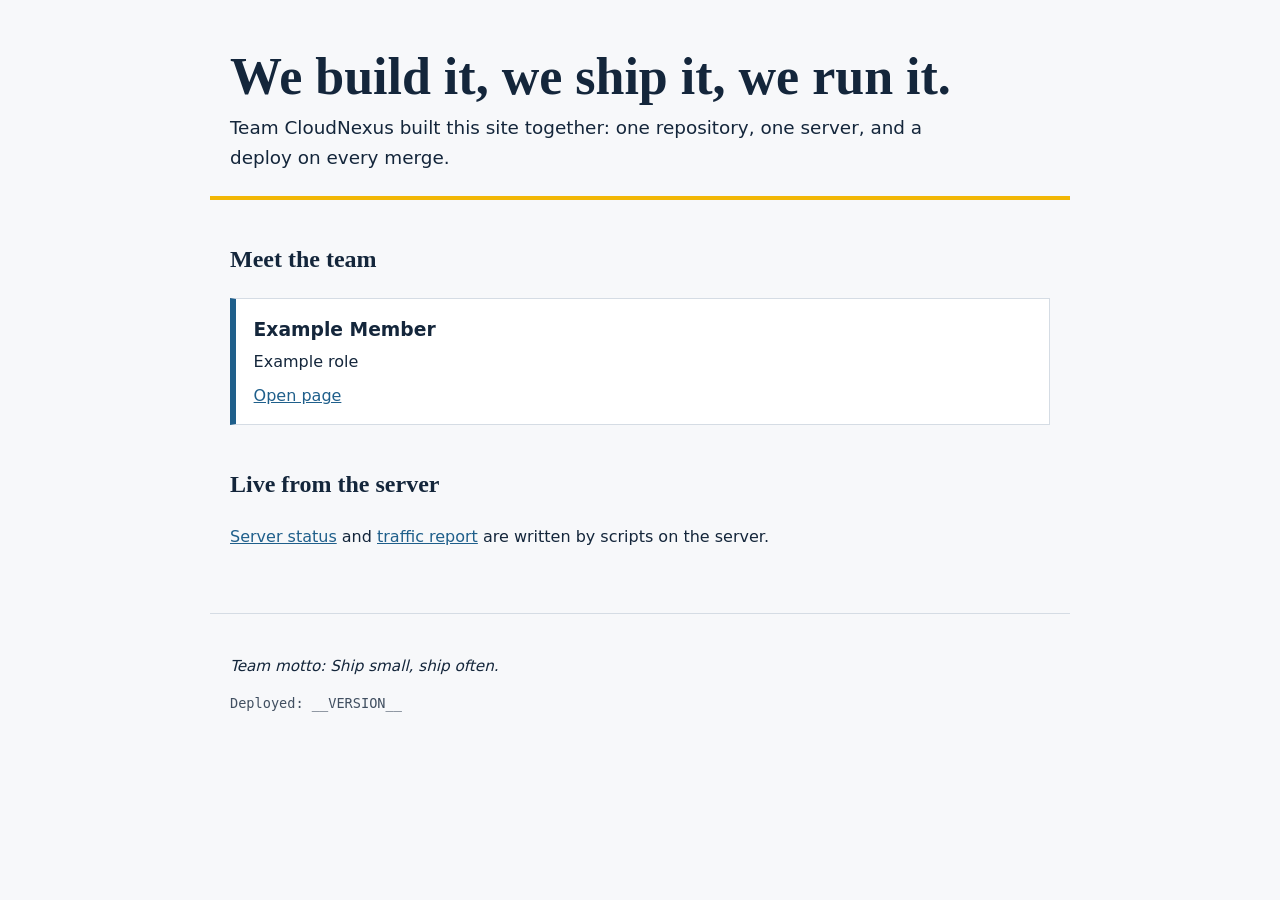
==== site/index.html @ 4a081efd "scripts and site" ====
<!DOCTYPE html>
<html lang="en">
<head>
  <meta charset="utf-8">
  <meta name="viewport" content="width=device-width, initial-scale=1">
  <title>ShipIt Sprint: Team CloudNexus</title>
  <link rel="stylesheet" href="style.css">
</head>
<body>
  <header>
    <h1>We build it, we ship it, we run it.</h1>
    <p class="lead">Team CloudNexus built this site together: one repository, one server, and a deploy on every merge.</p>
  </header>

  <main>
    <h2>Meet the team</h2>
    <ul class="cards">
      <li class="card">
        <h3>Example Member</h3>
        <p>Example role</p>
        <a href="members/example.html">Open page</a>
      </li>
    </ul>

    <h2>Live from the server</h2>
    <p>
      <a href="/live/status.html">Server status</a> and
      <a href="/live/report.html">traffic report</a> are written by scripts on the server.
    </p>
  </main>

  <footer>
    <p class="motto">Team motto: Ship small, ship often.</p>
    <p class="version">Deployed: __VERSION__</p>
  </footer>
</body>
</html>
---- site/style.css ----
:root {
  --ink: #14263b;
  --paper: #f7f8fa;
  --sea: #1f5f8b;
  --buoy: #f2b705;
  --line: #d5dce4;
  --card: #ffffff;
}
@media (prefers-color-scheme: dark) {
  :root {
    --ink: #e8eef5;
    --paper: #0f1b29;
    --sea: #7fb7e0;
    --buoy: #f2b705;
    --line: #2b3d52;
    --card: #162636;
  }
}
* { box-sizing: border-box; }
body {
  margin: 0;
  font-family: system-ui, -apple-system, "Segoe UI", Roboto, sans-serif;
  background: var(--paper);
  color: var(--ink);
  line-height: 1.6;
}
a { color: var(--sea); }
a:focus-visible { outline: 3px solid var(--buoy); outline-offset: 2px; }
header, main, footer { max-width: 860px; margin: 0 auto; padding: 0 1.25rem; }
header { padding-top: 3rem; padding-bottom: 1.5rem; border-bottom: 4px solid var(--buoy); }
h1 { font-family: Georgia, "Times New Roman", serif; font-size: clamp(2rem, 6vw, 3.25rem); line-height: 1.1; margin: 0 0 .5rem; }
h2 { font-family: Georgia, "Times New Roman", serif; margin-top: 2.5rem; }
.lead { font-size: 1.15rem; max-width: 60ch; margin: 0; }
.cards { display: grid; grid-template-columns: repeat(auto-fit, minmax(220px, 1fr)); gap: 1rem; padding: 0; list-style: none; }
.card { background: var(--card); border: 1px solid var(--line); border-left: 6px solid var(--sea); padding: 1rem 1.1rem; }
.card h3 { margin: 0 0 .25rem; }
.card p { margin: 0 0 .5rem; }
.profile dt { font-weight: 700; margin-top: 1rem; }
.profile dd { margin: 0; }
footer { margin-top: 4rem; padding-top: 1.5rem; padding-bottom: 2.5rem; border-top: 1px solid var(--line); font-size: .95rem; }
.motto { font-style: italic; }
.version { font-family: ui-monospace, Menlo, Consolas, monospace; font-size: .85rem; opacity: .8; }
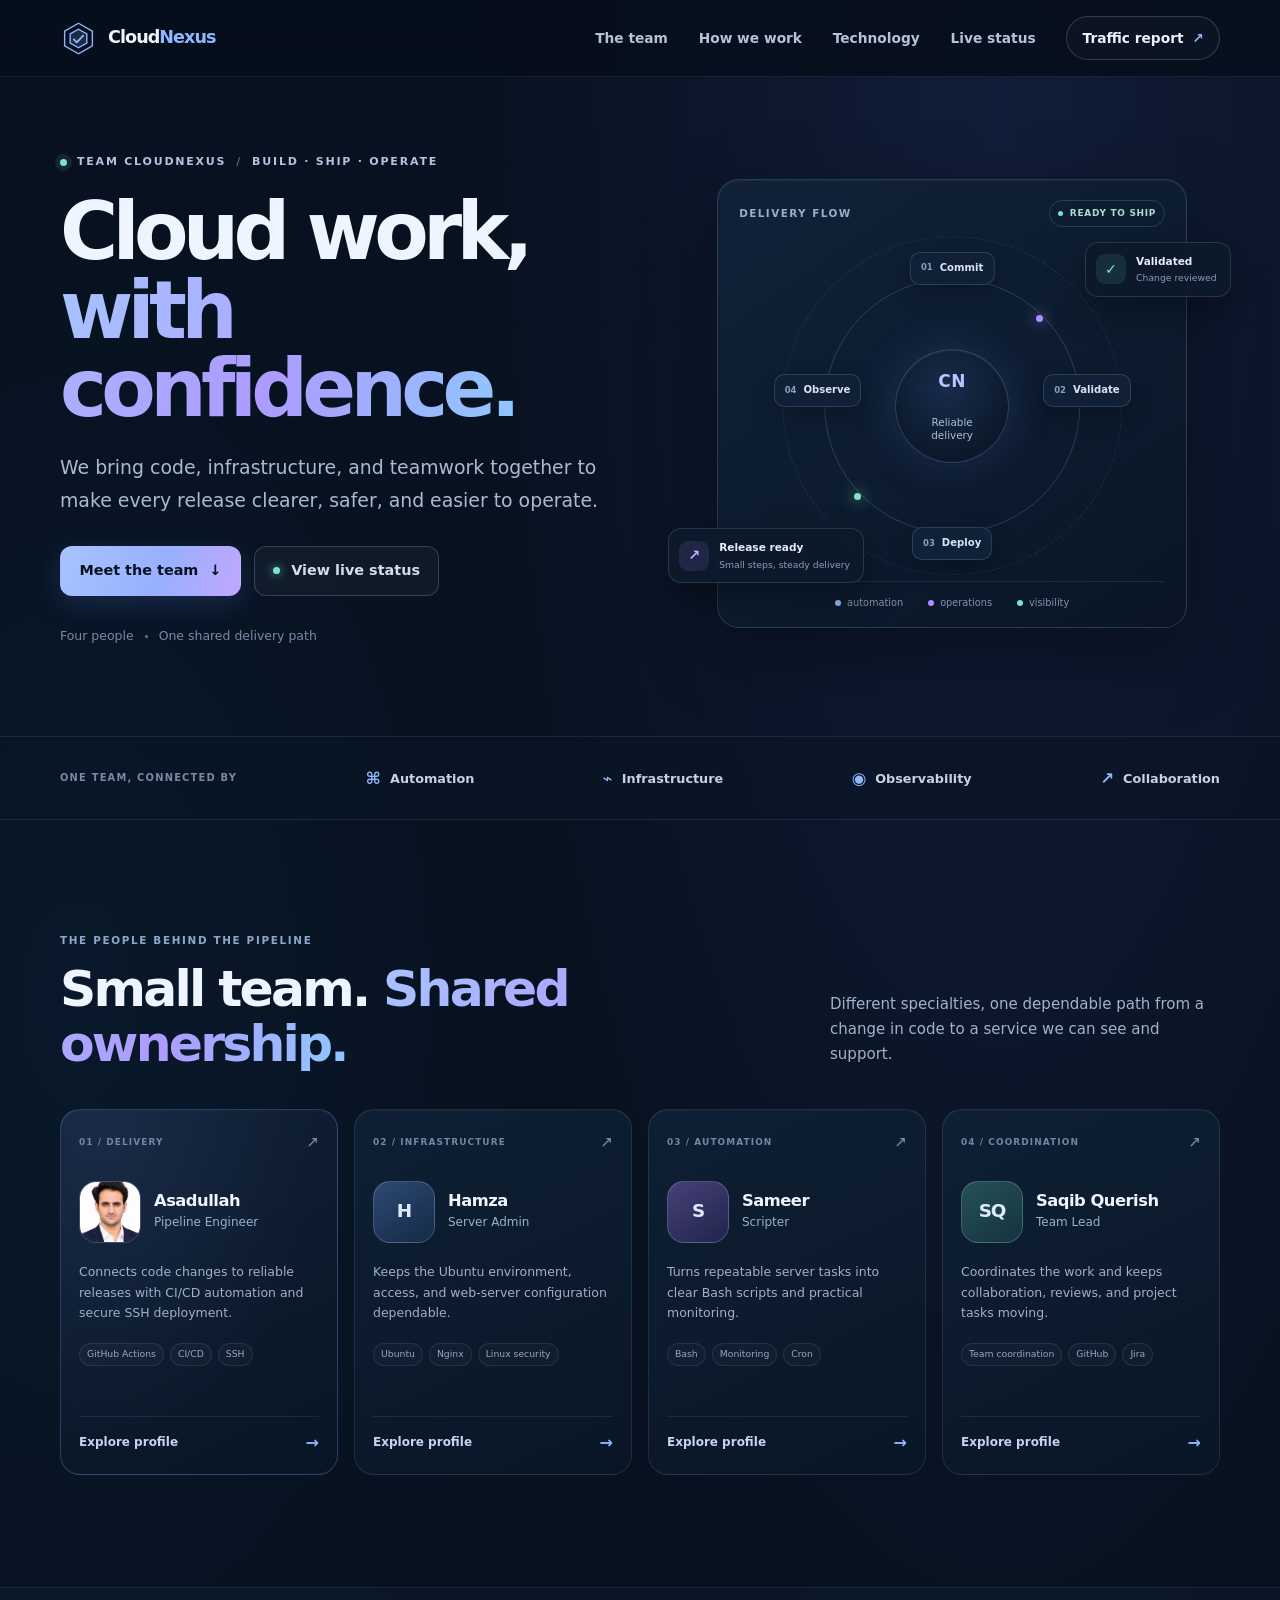
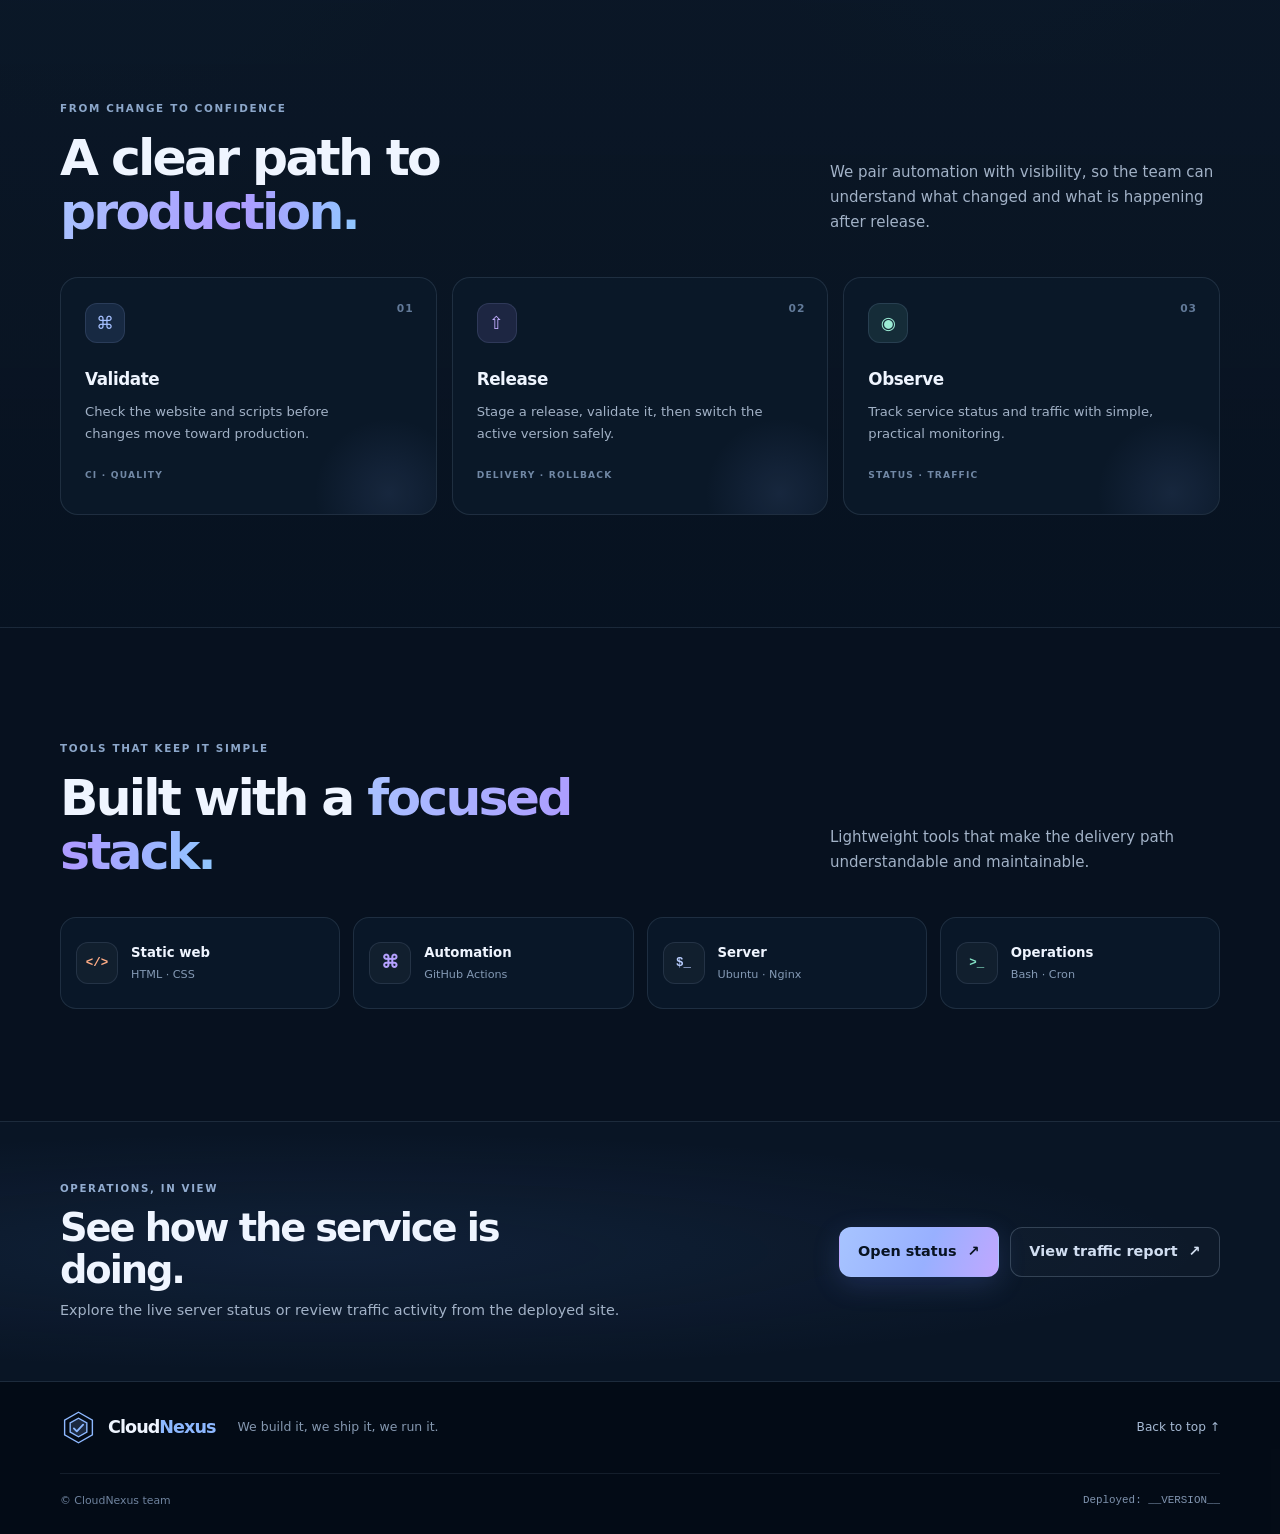
==== commit 1636806e: "Enhance CloudNexus team website" ====
--- a/site/index.html
+++ b/site/index.html
@@ -1,37 +1,70 @@
-<!DOCTYPE html>
+<!doctype html>
 <html lang="en">
 <head>
   <meta charset="utf-8">
   <meta name="viewport" content="width=device-width, initial-scale=1">
-  <title>ShipIt Sprint: Team CloudNexus</title>
+  <meta name="theme-color" content="#07111f">
+  <meta name="description" content="CloudNexus brings code, infrastructure, and teamwork together to make every release clearer and easier to operate.">
+  <title>CloudNexus — Build, ship, operate</title>
+  <link rel="preload" href="assets/asadullah.jpeg" as="image" type="image/jpeg">
   <link rel="stylesheet" href="style.css">
 </head>
 <body>
-  <header>
-    <h1>We build it, we ship it, we run it.</h1>
-    <p class="lead">Team CloudNexus built this site together: one repository, one server, and a deploy on every merge.</p>
+  <a class="skip-link" href="#main">Skip to content</a>
+  <header class="site-header">
+    <div class="container header-inner">
+      <a class="brand" href="index.html" aria-label="CloudNexus home">
+        <span class="brand-mark" aria-hidden="true"><svg viewBox="0 0 40 40" fill="none"><path d="M20 3.5 35 12v16L20 36.5 5 28V12L20 3.5Z" stroke="currentColor" stroke-width="1.5"/><path d="m11 15 9-5 9 5v10l-9 5-9-5V15Z" fill="currentColor" fill-opacity=".18" stroke="currentColor" stroke-width="1.5"/><path d="m15 21 3.2 3.2L25 17" stroke="currentColor" stroke-width="2" stroke-linecap="round" stroke-linejoin="round"/></svg></span>
+        <span class="brand-name">Cloud<span>Nexus</span></span>
+      </a>
+      <nav class="desktop-nav" aria-label="Main navigation">
+        <a href="#team">The team</a><a href="#approach">How we work</a><a href="#stack">Technology</a><a href="/live/status.html">Live status</a><a class="nav-cta" href="/live/report.html">Traffic report <span aria-hidden="true">↗</span></a>
+      </nav>
+      <details class="mobile-nav">
+        <summary aria-label="Open navigation menu"><span></span><span></span><span></span></summary>
+        <nav class="mobile-nav-panel" aria-label="Mobile navigation"><a href="#team">The team</a><a href="#approach">How we work</a><a href="#stack">Technology</a><a href="/live/status.html">Live status</a><a href="/live/report.html">Traffic report</a></nav>
+      </details>
+    </div>
   </header>
-
-  <main>
-    <h2>Meet the team</h2>
-    <ul class="cards">
-      <li class="card">
-        <h3>Example Member</h3>
-        <p>Example role</p>
-        <a href="members/example.html">Open page</a>
-      </li>
-    </ul>
-
-    <h2>Live from the server</h2>
-    <p>
-      <a href="/live/status.html">Server status</a> and
-      <a href="/live/report.html">traffic report</a> are written by scripts on the server.
-    </p>
+  <main id="main">
+    <section class="hero container" aria-labelledby="hero-title">
+      <div class="hero-copy">
+        <p class="eyebrow"><span class="eyebrow-dot"></span> TEAM CLOUDNEXUS <span class="eyebrow-divider">/</span> BUILD · SHIP · OPERATE</p>
+        <h1 id="hero-title">Cloud work,<br><span class="gradient-text">with confidence.</span></h1>
+        <p class="hero-lead">We bring code, infrastructure, and teamwork together to make every release clearer, safer, and easier to operate.</p>
+        <div class="hero-actions"><a class="button button-primary" href="#team">Meet the team <span aria-hidden="true">↓</span></a><a class="button button-quiet" href="/live/status.html"><span class="button-status-dot"></span> View live status</a></div>
+        <div class="hero-meta"><span>Four people</span><span class="meta-separator"></span><span>One shared delivery path</span></div>
+      </div>
+      <div class="hero-visual" role="img" aria-label="CloudNexus delivery flow illustration">
+        <div class="visual-glow"></div>
+        <div class="pipeline-card">
+          <div class="pipeline-card-header"><span class="card-kicker">DELIVERY FLOW</span><span class="flow-state"><span></span> READY TO SHIP</span></div>
+          <div class="orbit-stage"><div class="orbit orbit-one"></div><div class="orbit orbit-two"></div>
+            <div class="orbit-node node-top"><span>01</span>Commit</div><div class="orbit-node node-right"><span>02</span>Validate</div><div class="orbit-node node-bottom"><span>03</span>Deploy</div><div class="orbit-node node-left"><span>04</span>Observe</div>
+            <div class="orbit-center"><span class="mini-brand-mark">CN</span><span>Reliable<br>delivery</span></div><span class="orbit-spark spark-a"></span><span class="orbit-spark spark-b"></span>
+          </div>
+          <div class="pipeline-footer"><span><i class="footer-line line-blue"></i>automation</span><span><i class="footer-line line-purple"></i>operations</span><span><i class="footer-line line-mint"></i>visibility</span></div>
+        </div>
+        <div class="floating-note note-top"><span class="note-icon icon-check">✓</span><span><b>Validated</b><small>Change reviewed</small></span></div>
+        <div class="floating-note note-bottom"><span class="note-icon icon-wave">↗</span><span><b>Release ready</b><small>Small steps, steady delivery</small></span></div>
+      </div>
+    </section>
+    <section class="signal-strip" aria-label="CloudNexus focus areas"><div class="container signal-inner"><p>ONE TEAM, CONNECTED BY</p><div class="signal-item"><span class="signal-icon">⌘</span>Automation</div><div class="signal-item"><span class="signal-icon">⌁</span>Infrastructure</div><div class="signal-item"><span class="signal-icon">◉</span>Observability</div><div class="signal-item"><span class="signal-icon">↗</span>Collaboration</div></div></section>
+    <section class="section container" id="team" aria-labelledby="team-title">
+      <div class="section-heading"><div><p class="eyebrow section-eyebrow">THE PEOPLE BEHIND THE PIPELINE</p><h2 id="team-title">Small team. <span class="gradient-text">Shared ownership.</span></h2></div><p>Different specialties, one dependable path from a change in code to a service we can see and support.</p></div>
+      <div class="team-grid">
+        <article class="team-card team-card-featured"><div class="team-card-top"><span class="member-index">01 / DELIVERY</span><span class="card-arrow" aria-hidden="true">↗</span></div><div class="member-identity"><img class="member-photo" src="assets/asadullah.jpeg" alt="Portrait of Asadullah" width="96" height="96"><div><h3>Asadullah</h3><p class="member-role">Pipeline Engineer</p></div></div><p class="member-summary">Connects code changes to reliable releases with CI/CD automation and secure SSH deployment.</p><div class="skill-list" aria-label="Skills"><span>GitHub Actions</span><span>CI/CD</span><span>SSH</span></div><a class="card-link" href="members/asadullah.html">Explore profile <span aria-hidden="true">→</span></a></article>
+        <article class="team-card"><div class="team-card-top"><span class="member-index">02 / INFRASTRUCTURE</span><span class="card-arrow" aria-hidden="true">↗</span></div><div class="member-identity"><span class="member-avatar avatar-blue" aria-hidden="true">H</span><div><h3>Hamza</h3><p class="member-role">Server Admin</p></div></div><p class="member-summary">Keeps the Ubuntu environment, access, and web-server configuration dependable.</p><div class="skill-list" aria-label="Skills"><span>Ubuntu</span><span>Nginx</span><span>Linux security</span></div><a class="card-link" href="members/hamza.html">Explore profile <span aria-hidden="true">→</span></a></article>
+        <article class="team-card"><div class="team-card-top"><span class="member-index">03 / AUTOMATION</span><span class="card-arrow" aria-hidden="true">↗</span></div><div class="member-identity"><span class="member-avatar avatar-violet" aria-hidden="true">S</span><div><h3>Sameer</h3><p class="member-role">Scripter</p></div></div><p class="member-summary">Turns repeatable server tasks into clear Bash scripts and practical monitoring.</p><div class="skill-list" aria-label="Skills"><span>Bash</span><span>Monitoring</span><span>Cron</span></div><a class="card-link" href="members/sameer.html">Explore profile <span aria-hidden="true">→</span></a></article>
+        <article class="team-card"><div class="team-card-top"><span class="member-index">04 / COORDINATION</span><span class="card-arrow" aria-hidden="true">↗</span></div><div class="member-identity"><span class="member-avatar avatar-mint" aria-hidden="true">SQ</span><div><h3>Saqib Querish</h3><p class="member-role">Team Lead</p></div></div><p class="member-summary">Coordinates the work and keeps collaboration, reviews, and project tasks moving.</p><div class="skill-list" aria-label="Skills"><span>Team coordination</span><span>GitHub</span><span>Jira</span></div><a class="card-link" href="members/saqib-querish.html">Explore profile <span aria-hidden="true">→</span></a></article>
+      </div>
+    </section>
+    <section class="section approach-section" id="approach" aria-labelledby="approach-title"><div class="container"><div class="section-heading"><div><p class="eyebrow section-eyebrow">FROM CHANGE TO CONFIDENCE</p><h2 id="approach-title">A clear path to <span class="gradient-text">production.</span></h2></div><p>We pair automation with visibility, so the team can understand what changed and what is happening after release.</p></div>
+      <div class="approach-grid"><article class="approach-card"><span class="approach-number">01</span><div class="approach-icon icon-blue">⌘</div><h3>Validate</h3><p>Check the website and scripts before changes move toward production.</p><span class="approach-label">CI · QUALITY</span></article><article class="approach-card"><span class="approach-number">02</span><div class="approach-icon icon-purple">⇧</div><h3>Release</h3><p>Stage a release, validate it, then switch the active version safely.</p><span class="approach-label">DELIVERY · ROLLBACK</span></article><article class="approach-card"><span class="approach-number">03</span><div class="approach-icon icon-mint">◉</div><h3>Observe</h3><p>Track service status and traffic with simple, practical monitoring.</p><span class="approach-label">STATUS · TRAFFIC</span></article></div>
+    </div></section>
+    <section class="section container" id="stack" aria-labelledby="stack-title"><div class="section-heading"><div><p class="eyebrow section-eyebrow">TOOLS THAT KEEP IT SIMPLE</p><h2 id="stack-title">Built with a <span class="gradient-text">focused stack.</span></h2></div><p>Lightweight tools that make the delivery path understandable and maintainable.</p></div><div class="stack-grid"><div class="stack-item"><span class="stack-glyph glyph-html">&lt;/&gt;</span><div><h3>Static web</h3><p>HTML · CSS</p></div></div><div class="stack-item"><span class="stack-glyph glyph-actions">⌘</span><div><h3>Automation</h3><p>GitHub Actions</p></div></div><div class="stack-item"><span class="stack-glyph glyph-linux">$_</span><div><h3>Server</h3><p>Ubuntu · Nginx</p></div></div><div class="stack-item"><span class="stack-glyph glyph-bash">&gt;_</span><div><h3>Operations</h3><p>Bash · Cron</p></div></div></div></section>
+    <section class="live-section" aria-labelledby="live-title"><div class="container live-inner"><div class="live-copy"><p class="eyebrow">OPERATIONS, IN VIEW</p><h2 id="live-title">See how the service is doing.</h2><p>Explore the live server status or review traffic activity from the deployed site.</p></div><div class="live-actions"><a class="button button-primary" href="/live/status.html">Open status <span aria-hidden="true">↗</span></a><a class="button button-outline" href="/live/report.html">View traffic report <span aria-hidden="true">↗</span></a></div></div></section>
   </main>
-
-  <footer>
-    <p class="motto">Team motto: Ship small, ship often.</p>
-    <p class="version">Deployed: __VERSION__</p>
-  </footer>
+  <footer class="site-footer"><div class="container footer-main"><a class="brand" href="index.html"><span class="brand-mark" aria-hidden="true"><svg viewBox="0 0 40 40" fill="none"><path d="M20 3.5 35 12v16L20 36.5 5 28V12L20 3.5Z" stroke="currentColor" stroke-width="1.5"/><path d="m11 15 9-5 9 5v10l-9 5-9-5V15Z" fill="currentColor" fill-opacity=".18" stroke="currentColor" stroke-width="1.5"/><path d="m15 21 3.2 3.2L25 17" stroke="currentColor" stroke-width="2" stroke-linecap="round" stroke-linejoin="round"/></svg></span><span class="brand-name">Cloud<span>Nexus</span></span></a><p>We build it, we ship it, we run it.</p><a class="back-top" href="#main">Back to top ↑</a></div><div class="container footer-bottom"><span>© CloudNexus team</span><span class="version">Deployed: __VERSION__</span></div></footer>
 </body>
 </html>
--- a/site/style.css
+++ b/site/style.css
@@ -1,42 +1,17 @@
-:root {
-  --ink: #14263b;
-  --paper: #f7f8fa;
-  --sea: #1f5f8b;
-  --buoy: #f2b705;
-  --line: #d5dce4;
-  --card: #ffffff;
-}
-@media (prefers-color-scheme: dark) {
-  :root {
-    --ink: #e8eef5;
-    --paper: #0f1b29;
-    --sea: #7fb7e0;
-    --buoy: #f2b705;
-    --line: #2b3d52;
-    --card: #162636;
-  }
-}
-* { box-sizing: border-box; }
-body {
-  margin: 0;
-  font-family: system-ui, -apple-system, "Segoe UI", Roboto, sans-serif;
-  background: var(--paper);
-  color: var(--ink);
-  line-height: 1.6;
-}
-a { color: var(--sea); }
-a:focus-visible { outline: 3px solid var(--buoy); outline-offset: 2px; }
-header, main, footer { max-width: 860px; margin: 0 auto; padding: 0 1.25rem; }
-header { padding-top: 3rem; padding-bottom: 1.5rem; border-bottom: 4px solid var(--buoy); }
-h1 { font-family: Georgia, "Times New Roman", serif; font-size: clamp(2rem, 6vw, 3.25rem); line-height: 1.1; margin: 0 0 .5rem; }
-h2 { font-family: Georgia, "Times New Roman", serif; margin-top: 2.5rem; }
-.lead { font-size: 1.15rem; max-width: 60ch; margin: 0; }
-.cards { display: grid; grid-template-columns: repeat(auto-fit, minmax(220px, 1fr)); gap: 1rem; padding: 0; list-style: none; }
-.card { background: var(--card); border: 1px solid var(--line); border-left: 6px solid var(--sea); padding: 1rem 1.1rem; }
-.card h3 { margin: 0 0 .25rem; }
-.card p { margin: 0 0 .5rem; }
-.profile dt { font-weight: 700; margin-top: 1rem; }
-.profile dd { margin: 0; }
-footer { margin-top: 4rem; padding-top: 1.5rem; padding-bottom: 2.5rem; border-top: 1px solid var(--line); font-size: .95rem; }
-.motto { font-style: italic; }
-.version { font-family: ui-monospace, Menlo, Consolas, monospace; font-size: .85rem; opacity: .8; }
+:root{color-scheme:dark;--bg:#07111f;--surface:#0d1a2b;--surface2:#102137;--line:rgba(172,197,226,.13);--line-strong:rgba(172,197,226,.23);--text:#eff5ff;--muted:#a2b2c7;--blue:#8db8ff;--purple:#ad8dff;--mint:#7ce3c4;--content:1160px;--radius:20px}
+*{box-sizing:border-box}html{scroll-behavior:smooth;scroll-padding-top:96px}body{margin:0;min-width:320px;background:radial-gradient(ellipse at 78% 3%,rgba(72,90,190,.16),transparent 34rem),radial-gradient(ellipse at 6% 32%,rgba(32,112,176,.08),transparent 30rem),var(--bg);color:var(--text);font-family:Inter,ui-sans-serif,system-ui,-apple-system,"Segoe UI",sans-serif;line-height:1.65;text-rendering:optimizeLegibility}body:before{content:"";position:fixed;inset:0;z-index:-1;pointer-events:none;opacity:.16;background-image:linear-gradient(rgba(153,180,220,.055) 1px,transparent 1px),linear-gradient(90deg,rgba(153,180,220,.055) 1px,transparent 1px);background-size:54px 54px;mask-image:linear-gradient(to bottom,#000,transparent 72%)}
+a{color:inherit;text-decoration:none}a:hover{color:var(--text)}a:focus-visible,summary:focus-visible{outline:3px solid var(--mint);outline-offset:4px;border-radius:7px}img{display:block;max-width:100%}.container{width:min(var(--content),calc(100% - 48px));margin-inline:auto}.skip-link{position:absolute;left:16px;top:-60px;z-index:30;padding:.65rem 1rem;background:var(--mint);color:#07111f;border-radius:9px;font-weight:700}.skip-link:focus{top:12px}
+.site-header{position:sticky;top:0;z-index:20;border-bottom:1px solid rgba(172,197,226,.1);background:rgba(6,15,27,.86);backdrop-filter:blur(18px)}.header-inner{min-height:76px;display:flex;align-items:center;justify-content:space-between;gap:32px}.brand{display:inline-flex;align-items:center;gap:11px;flex:0 0 auto}.brand-mark{display:grid;place-items:center;width:37px;height:37px;color:var(--blue)}.brand-mark svg{width:100%;height:100%}.brand-name{color:var(--text);font-weight:760;letter-spacing:-.055em;font-size:1.1rem}.brand-name span{color:var(--blue)}.desktop-nav{display:flex;align-items:center;gap:clamp(18px,2.4vw,34px);color:#b5c3d7;font-size:.86rem;font-weight:560}.desktop-nav a,.mobile-nav-panel a{transition:color .18s ease}.desktop-nav a:hover,.mobile-nav-panel a:hover{color:#fff}.desktop-nav .nav-cta{color:#eaf2ff;padding:.62rem .95rem;border:1px solid var(--line-strong);border-radius:999px;background:rgba(255,255,255,.025)}.nav-cta span{color:var(--blue);padding-left:4px}.mobile-nav{display:none;position:relative}.mobile-nav summary{display:grid;gap:5px;width:42px;height:42px;align-content:center;justify-content:center;list-style:none;border:1px solid var(--line-strong);border-radius:12px;cursor:pointer}.mobile-nav summary::-webkit-details-marker{display:none}.mobile-nav summary span{display:block;width:17px;height:2px;border-radius:9px;background:#e4eeff}.mobile-nav-panel{position:absolute;top:51px;right:0;display:grid;gap:4px;width:220px;padding:10px;border:1px solid var(--line-strong);border-radius:15px;background:#0b1727;box-shadow:0 18px 54px #0006}.mobile-nav-panel a{padding:10px 12px;border-radius:9px;color:#c0cde0;font-size:.9rem}.mobile-nav-panel a:hover{background:#ffffff0f}
+.hero{min-height:604px;display:grid;grid-template-columns:1fr .95fr;align-items:center;gap:5.2%;padding-block:76px 82px}.hero-copy{max-width:600px;padding-bottom:8px}.eyebrow{display:flex;align-items:center;gap:10px;margin:0 0 22px;color:#b2c4df;font-size:.69rem;font-weight:750;letter-spacing:.16em}.eyebrow-dot{width:7px;height:7px;flex:0 0 auto;border-radius:50%;background:var(--mint);box-shadow:0 0 0 5px #7ce3c41a}.eyebrow-divider{color:#526984}h1,h2,h3,p{margin-top:0}h1{max-width:650px;margin-bottom:22px;font-size:clamp(3.05rem,6.2vw,5.6rem);line-height:.99;letter-spacing:-.072em;font-weight:750}.gradient-text{color:#9bb9ff;background:linear-gradient(100deg,#a8c2ff,#ad9bff 60%,#8fc8ff);background-clip:text;-webkit-background-clip:text;-webkit-text-fill-color:transparent}.hero-lead{max-width:51ch;margin-bottom:29px;color:#aabbd0;font-size:clamp(1.04rem,1.55vw,1.18rem);line-height:1.75}.hero-actions{display:flex;align-items:center;gap:13px;flex-wrap:wrap}.button{min-height:49px;display:inline-flex;align-items:center;justify-content:center;gap:11px;padding:.75rem 1.15rem;border:1px solid transparent;border-radius:12px;font-size:.9rem;font-weight:700;transition:transform .18s ease,border-color .18s ease,background .18s ease}.button:hover{transform:translateY(-2px)}.button-primary{color:#081322;background:linear-gradient(110deg,#a7c4ff,#98b0ff 55%,#c0a7ff);box-shadow:0 8px 28px #5d7cec33}.button-primary:hover{color:#081322;box-shadow:0 12px 32px #5d7cec52}.button-quiet{color:#d3deef;background:#ffffff09;border-color:var(--line-strong)}.button-quiet:hover,.button-outline:hover{border-color:#a8c2ff80;background:#ffffff12}.button-status-dot{width:7px;height:7px;border-radius:50%;background:var(--mint);box-shadow:0 0 10px #7ce3c4cc}.hero-meta{display:flex;align-items:center;gap:11px;margin-top:30px;color:#758ba6;font-size:.78rem}.meta-separator{width:3px;height:3px;border-radius:50%;background:#627c9d}
+.hero-visual{position:relative;min-height:430px;display:grid;place-items:center;isolation:isolate}.visual-glow{position:absolute;width:80%;aspect-ratio:1;border-radius:50%;background:radial-gradient(circle,#6f70e830,#3970c718 39%,transparent 70%);filter:blur(9px);z-index:-1}.pipeline-card{position:relative;z-index:1;width:min(100%,470px);padding:20px 21px 16px;border:1px solid #b3c8e82e;border-radius:22px;background:linear-gradient(145deg,#112339f5,#0a1626ed);box-shadow:0 26px 80px #0005,inset 0 1px #ffffff0b}.pipeline-card-header{display:flex;align-items:center;justify-content:space-between;gap:10px}.card-kicker{color:#9caec6;font-size:.65rem;font-weight:750;letter-spacing:.14em}.flow-state{display:inline-flex;align-items:center;gap:7px;padding:5px 8px;border:1px solid #7ce3c430;border-radius:999px;color:#a7dfd0;font-size:.56rem;letter-spacing:.08em;font-weight:760}.flow-state span{width:5px;height:5px;border-radius:50%;background:var(--mint)}.orbit-stage{position:relative;width:min(100%,350px);aspect-ratio:1;margin:4px auto 0}.orbit{position:absolute;inset:50%;border:1px solid #a3b8e226;border-radius:50%;transform:translate(-50%,-50%)}.orbit-one{width:73%;height:73%;border-color:#829de942}.orbit-two{width:97%;height:97%;border-style:dashed;border-color:#829de926}.orbit-center{position:absolute;inset:50% auto auto 50%;display:grid;place-items:center;gap:8px;width:114px;height:114px;padding:12px;border:1px solid #9fb7eb3b;border-radius:50%;background:radial-gradient(circle at 45% 34%,#172c4c,#0b1829 72%);box-shadow:0 0 46px #5d75da33,inset 0 1px #ffffff12;transform:translate(-50%,-50%);color:#aebed8;text-align:center;font-size:.65rem;line-height:1.2}.mini-brand-mark{color:#c3c1ff;font-size:1.06rem;font-weight:850;letter-spacing:.04em}.orbit-node{position:absolute;display:grid;grid-template-columns:auto auto;align-items:center;gap:7px;padding:7px 10px;border:1px solid #a5bee033;border-radius:10px;background:#102137;color:#d8e4f5;box-shadow:0 8px 24px #0004;font-size:.63rem;font-weight:680}.orbit-node span{color:#879fc4;font-size:.53rem}.node-top{top:6%;left:50%;transform:translateX(-50%)}.node-right{top:41%;right:-1%}.node-bottom{bottom:6%;left:50%;transform:translateX(-50%)}.node-left{top:41%;left:-1%}.orbit-spark{position:absolute;width:7px;height:7px;border-radius:50%;box-shadow:0 0 15px currentColor}.spark-a{top:24%;right:24%;color:var(--purple);background:currentColor}.spark-b{bottom:23%;left:22%;color:var(--mint);background:currentColor}.pipeline-footer{display:flex;justify-content:center;gap:clamp(11px,3vw,25px);padding-top:13px;border-top:1px solid #aac0e11c;color:#8094ae;font-size:.61rem}.pipeline-footer span{display:inline-flex;align-items:center;gap:6px}.footer-line{display:inline-block;width:6px;height:6px;border-radius:50%}.line-blue{background:var(--blue)}.line-purple{background:var(--purple)}.line-mint{background:var(--mint)}
+.floating-note{position:absolute;z-index:2;display:flex;align-items:center;gap:10px;padding:10px 13px 10px 10px;border:1px solid #b4cae82b;border-radius:13px;background:#0c1a2bee;box-shadow:0 14px 38px #0005}.note-top{top:14%;right:-2%}.note-bottom{bottom:10%;left:-3%}.note-icon{display:grid;place-items:center;width:30px;height:30px;border-radius:9px;font-size:.9rem;font-weight:800}.icon-check{color:var(--mint);background:#7ce3c41c}.icon-wave{color:#bdadff;background:#ad8dff21}.floating-note b,.floating-note small{display:block}.floating-note b{color:#e7effb;font-size:.66rem}.floating-note small{color:#899db8;font-size:.58rem}.signal-strip{border-block:1px solid #abc3e21a;background:#0a1727a3}.signal-inner{min-height:82px;display:flex;align-items:center;justify-content:space-between;gap:18px}.signal-inner>p{margin:0;color:#758aa4;font-size:.62rem;font-weight:770;letter-spacing:.12em}.signal-item{display:flex;align-items:center;gap:9px;color:#c5d2e4;font-size:.8rem;font-weight:590;white-space:nowrap}.signal-icon{color:var(--blue);font-size:1.04rem}
+.section{padding-block:112px}.section-heading{display:flex;align-items:end;justify-content:space-between;gap:36px;margin-bottom:38px}.section-heading>div{max-width:640px}.section-heading>p{max-width:390px;margin:0 0 5px;color:var(--muted);font-size:.94rem}.section-eyebrow{margin-bottom:13px;color:#8ca7ca;font-size:.65rem}h2{margin-bottom:0;font-size:clamp(2rem,4vw,3.15rem);line-height:1.08;letter-spacing:-.055em;font-weight:700}.team-grid{display:grid;grid-template-columns:repeat(4,minmax(0,1fr));gap:16px}.team-card{position:relative;min-height:366px;display:flex;flex-direction:column;padding:20px 18px 18px;border:1px solid var(--line);border-radius:var(--radius);background:linear-gradient(155deg,#102136ed,#091626f0);box-shadow:inset 0 1px #ffffff06;transition:transform .2s ease,border-color .2s ease,box-shadow .2s ease}.team-card:hover{transform:translateY(-5px);border-color:rgba(139,172,235,.36);box-shadow:0 18px 42px #0004}.team-card-featured{border-color:#78a7ff45;background:radial-gradient(ellipse at 16% 6%,#617ec720,transparent 64%),linear-gradient(155deg,#102136f5,#091626f5)}.team-card-top{display:flex;justify-content:space-between;align-items:center;margin-bottom:23px}.member-index{color:#7187a4;font-size:.56rem;font-weight:800;letter-spacing:.12em}.card-arrow{color:#7f94af;font-size:.94rem}.member-identity{display:flex;align-items:center;gap:13px;min-height:67px;margin-bottom:17px}.member-photo,.member-avatar{width:62px;height:62px;flex:0 0 auto;border:1px solid #c5d8f53b;border-radius:17px}.member-photo{object-fit:cover;object-position:center 27%}.member-avatar{display:grid;place-items:center;color:#deebff;font-size:1.15rem;font-weight:770;letter-spacing:-.06em}.avatar-blue{background:linear-gradient(145deg,#6899ec5c,#2d558f3d)}.avatar-violet{background:linear-gradient(145deg,#a580f25e,#53398f4d)}.avatar-mint{background:linear-gradient(145deg,#5ab8a654,#2569654d)}.member-identity h3{margin:0 0 2px;font-size:1.02rem;line-height:1.25;letter-spacing:-.03em}.member-role{margin:0;color:#99b1d1;font-size:.75rem}.member-summary{min-height:66px;margin-bottom:15px;color:#a0b0c5;font-size:.78rem;line-height:1.65}.skill-list{display:flex;flex-wrap:wrap;gap:6px;margin-bottom:19px}.skill-list span{padding:4px 7px;border:1px solid #a2bbdc20;border-radius:999px;color:#96a9c1;background:#ffffff06;font-size:.58rem;line-height:1.4}.card-link{display:flex;align-items:center;justify-content:space-between;margin-top:auto;padding-top:13px;border-top:1px solid #aac0e11c;color:#c2d5f3;font-size:.75rem;font-weight:680}.card-link span{color:var(--blue);font-size:1rem;transition:transform .18s ease}.card-link:hover span{transform:translateX(3px)}
+.approach-section{border-block:1px solid #aac0e11a;background:linear-gradient(180deg,#0d1b2ba8,#081321bd)}.approach-grid{display:grid;grid-template-columns:repeat(3,1fr);gap:15px}.approach-card{position:relative;min-height:238px;padding:25px 24px 22px;border:1px solid var(--line);border-radius:18px;background:#0d1b2bc2;overflow:hidden}.approach-card:after{content:"";position:absolute;right:-28px;bottom:-54px;width:150px;height:150px;border-radius:50%;background:radial-gradient(circle,#7491df1f,transparent 70%)}.approach-number{position:absolute;top:22px;right:22px;color:#627a99;font-size:.67rem;font-weight:760;letter-spacing:.09em}.approach-icon{display:grid;place-items:center;width:40px;height:40px;margin-bottom:23px;border:1px solid #94b1e226;border-radius:12px;font-size:1.1rem}.icon-blue{color:#a5c0ff;background:#78a7ff1f}.icon-purple{color:#c3afff;background:#ad8dff1f}.icon-mint{color:#9bebd5;background:#7ce3c41a}.approach-card h3{margin:0 0 7px;font-size:1.05rem;letter-spacing:-.025em}.approach-card p{max-width:36ch;margin-bottom:16px;color:var(--muted);font-size:.82rem}.approach-label{color:#7188a5;font-size:.57rem;font-weight:760;letter-spacing:.13em}
+.stack-grid{display:grid;grid-template-columns:repeat(4,1fr);gap:13px}.stack-item{display:flex;align-items:center;gap:13px;min-height:92px;padding:15px;border:1px solid var(--line);border-radius:16px;background:#0c1a2cbc}.stack-glyph{display:grid;place-items:center;width:42px;height:42px;flex:0 0 auto;border:1px solid #a5bee020;border-radius:12px;background:#ffffff09;font-family:ui-monospace,Consolas,monospace;font-size:.78rem;font-weight:780}.glyph-html{color:#ffad86}.glyph-actions{color:#b5a1ff;font-size:1.1rem}.glyph-linux{color:#b9ceff}.glyph-bash{color:#84e1c5}.stack-item h3{margin:0 0 2px;font-size:.83rem}.stack-item p{margin:0;color:#849ab5;font-size:.7rem}.live-section{border-block:1px solid #abc3e21f;background:radial-gradient(ellipse at 26% 50%,#4670c31f,transparent 65%),#0a1727cc}.live-inner{display:flex;align-items:center;justify-content:space-between;gap:36px;padding-block:58px}.live-copy{max-width:560px}.live-copy .eyebrow{margin-bottom:10px;color:#92acd0;font-size:.64rem}.live-copy h2{margin-bottom:9px;font-size:clamp(1.8rem,3vw,2.5rem)}.live-copy p:last-child{margin-bottom:0;color:var(--muted);font-size:.9rem}.live-actions{display:flex;gap:11px;flex-wrap:wrap}.button-outline{color:#d1def1;border-color:var(--line-strong);background:#ffffff05}
+.site-footer{background:#040b14b8}.footer-main{display:flex;align-items:center;gap:22px;min-height:92px;border-bottom:1px solid #aac0e11a}.footer-main>p{margin:0;color:#8598b0;font-size:.78rem}.back-top{margin-left:auto;color:#a6bad4;font-size:.76rem}.back-top:hover{color:var(--blue)}.footer-bottom{display:flex;justify-content:space-between;gap:20px;padding-block:18px 24px;color:#6f839e;font-size:.68rem}.version{color:#8195b0;font-family:ui-monospace,Consolas,monospace}
+/* Member pages */
+.profile-main{min-height:calc(100vh - 180px)}.profile-hero{padding-block:74px 38px}.breadcrumb{display:flex;align-items:center;gap:8px;margin-bottom:31px;color:#8297b2;font-size:.77rem}.breadcrumb a{color:#afc2dc}.breadcrumb span{color:#5d7391}.profile-heading{display:flex;align-items:center;gap:24px}.profile-portrait,.profile-avatar{width:118px;height:118px;flex:0 0 auto;border:1px solid #bed3f13b;border-radius:27px;box-shadow:0 18px 45px #0004}.profile-portrait{object-fit:cover;object-position:center 25%}.profile-avatar{display:grid;place-items:center;color:#e3edff;font-size:2rem;font-weight:780;letter-spacing:-.07em}.profile-avatar.avatar-blue{background:linear-gradient(145deg,#476eaa,#183250)}.profile-avatar.avatar-violet{background:linear-gradient(145deg,#7357ac,#30264c)}.profile-avatar.avatar-mint{background:linear-gradient(145deg,#407e76,#1d3e42)}.profile-heading .eyebrow{margin-bottom:9px}.profile-heading h1{margin:0 0 8px;font-size:clamp(2.45rem,5vw,4.1rem)}.profile-heading .member-role{color:#a6bcdb;font-size:.98rem}.profile-body{display:grid;grid-template-columns:minmax(0,1.3fr) minmax(250px,.7fr);gap:18px;padding-bottom:96px}.profile-panel{padding:27px;border:1px solid var(--line);border-radius:19px;background:linear-gradient(145deg,#102136f0,#091626e6)}.profile-panel h2{margin-bottom:13px;font-size:1.25rem;letter-spacing:-.035em}.profile-panel p{margin-bottom:0;color:#a6b6ca;font-size:.9rem}.profile-panel .eyebrow{margin-bottom:12px;font-size:.61rem}.profile-panel .profile-contribution{margin-top:14px}.profile-skills{display:flex;flex-wrap:wrap;gap:8px;margin-top:18px}.profile-skills span{padding:7px 10px;border:1px solid #a2bbdc29;border-radius:999px;color:#b8c9e0;background:#ffffff08;font-size:.72rem}.profile-back-wrap{grid-column:1/-1}.profile-back{display:inline-flex;align-items:center;gap:9px;margin-top:5px;color:#bad0f1;font-size:.82rem;font-weight:680}.profile-back:hover{color:#fff}
+@media(max-width:1040px){.team-grid{grid-template-columns:repeat(2,minmax(0,1fr))}.team-card{min-height:340px}.hero{gap:2%}.note-top{right:-1%}.note-bottom{left:-2%}.stack-grid{grid-template-columns:repeat(2,1fr)}}
+@media(max-width:760px){.container{width:min(var(--content),calc(100% - 36px))}.header-inner{min-height:68px}.desktop-nav{display:none}.mobile-nav{display:block}.hero{min-height:0;grid-template-columns:1fr;gap:25px;padding-block:62px 54px}.hero-copy{max-width:640px}h1{font-size:clamp(3rem,11vw,4.5rem)}.hero-visual{min-height:385px}.pipeline-card{width:min(100%,450px)}.note-top{right:max(0px,calc((100% - 450px)/2 - 8px))}.note-bottom{left:max(0px,calc((100% - 450px)/2 - 8px))}.signal-inner{justify-content:flex-start;gap:12px 24px;flex-wrap:wrap;padding-block:16px}.signal-inner>p{width:100%;margin-bottom:2px}.section{padding-block:78px}.section-heading{display:block;margin-bottom:27px}.section-heading>p{margin-top:15px}.team-grid{gap:12px}.team-card{min-height:340px;padding:17px 15px}.approach-grid{gap:11px}.approach-card{padding:21px 18px}.live-inner{display:block;padding-block:46px}.live-actions{margin-top:24px}.profile-hero{padding-block:55px 30px}.profile-body{grid-template-columns:1fr;padding-bottom:70px}}
+@media(max-width:520px){.container{width:calc(100% - 32px)}.hero{padding-top:47px}.eyebrow{font-size:.58rem;letter-spacing:.12em;gap:8px}.hero-lead{font-size:.98rem}.hero-actions{align-items:stretch}.hero-actions .button{flex:1 1 100%}.hero-meta{font-size:.72rem}.hero-visual{min-height:330px;margin-inline:-7px}.pipeline-card{padding:15px 13px 12px;border-radius:18px}.orbit-stage{width:100%;max-width:315px}.orbit-center{width:94px;height:94px;font-size:.59rem}.orbit-node{padding:6px 7px;gap:5px;font-size:.57rem}.orbit-node span{font-size:.48rem}.node-right{right:-2%}.node-left{left:-2%}.floating-note{padding:8px 10px 8px 8px}.note-top{top:7%;right:1%}.note-bottom{bottom:3%;left:1%}.pipeline-footer{gap:10px;font-size:.52rem}.signal-inner{gap:11px 16px}.signal-item{font-size:.7rem}.section{padding-block:66px}.section-heading>p{font-size:.87rem}.team-grid,.approach-grid,.stack-grid{grid-template-columns:1fr}.team-card{min-height:0;padding:19px}.member-summary{min-height:0}.approach-card{min-height:200px}.live-actions{display:grid}.live-actions .button{width:100%}.footer-main{flex-wrap:wrap;gap:10px 17px;padding-block:18px}.footer-main>p{order:3;width:100%}.back-top{margin-left:auto}.footer-bottom{display:grid;gap:5px}.profile-heading{align-items:flex-start;gap:15px}.profile-portrait,.profile-avatar{width:86px;height:86px;border-radius:19px}.profile-heading h1{font-size:clamp(2rem,10vw,3.1rem)}.profile-heading .eyebrow{font-size:.53rem}.profile-heading .member-role{font-size:.82rem}.profile-panel{padding:21px}}
+@media(prefers-reduced-motion:reduce){*,*::before,*::after{scroll-behavior:auto!important;transition-duration:.01ms!important;animation-duration:.01ms!important;animation-iteration-count:1!important}}
